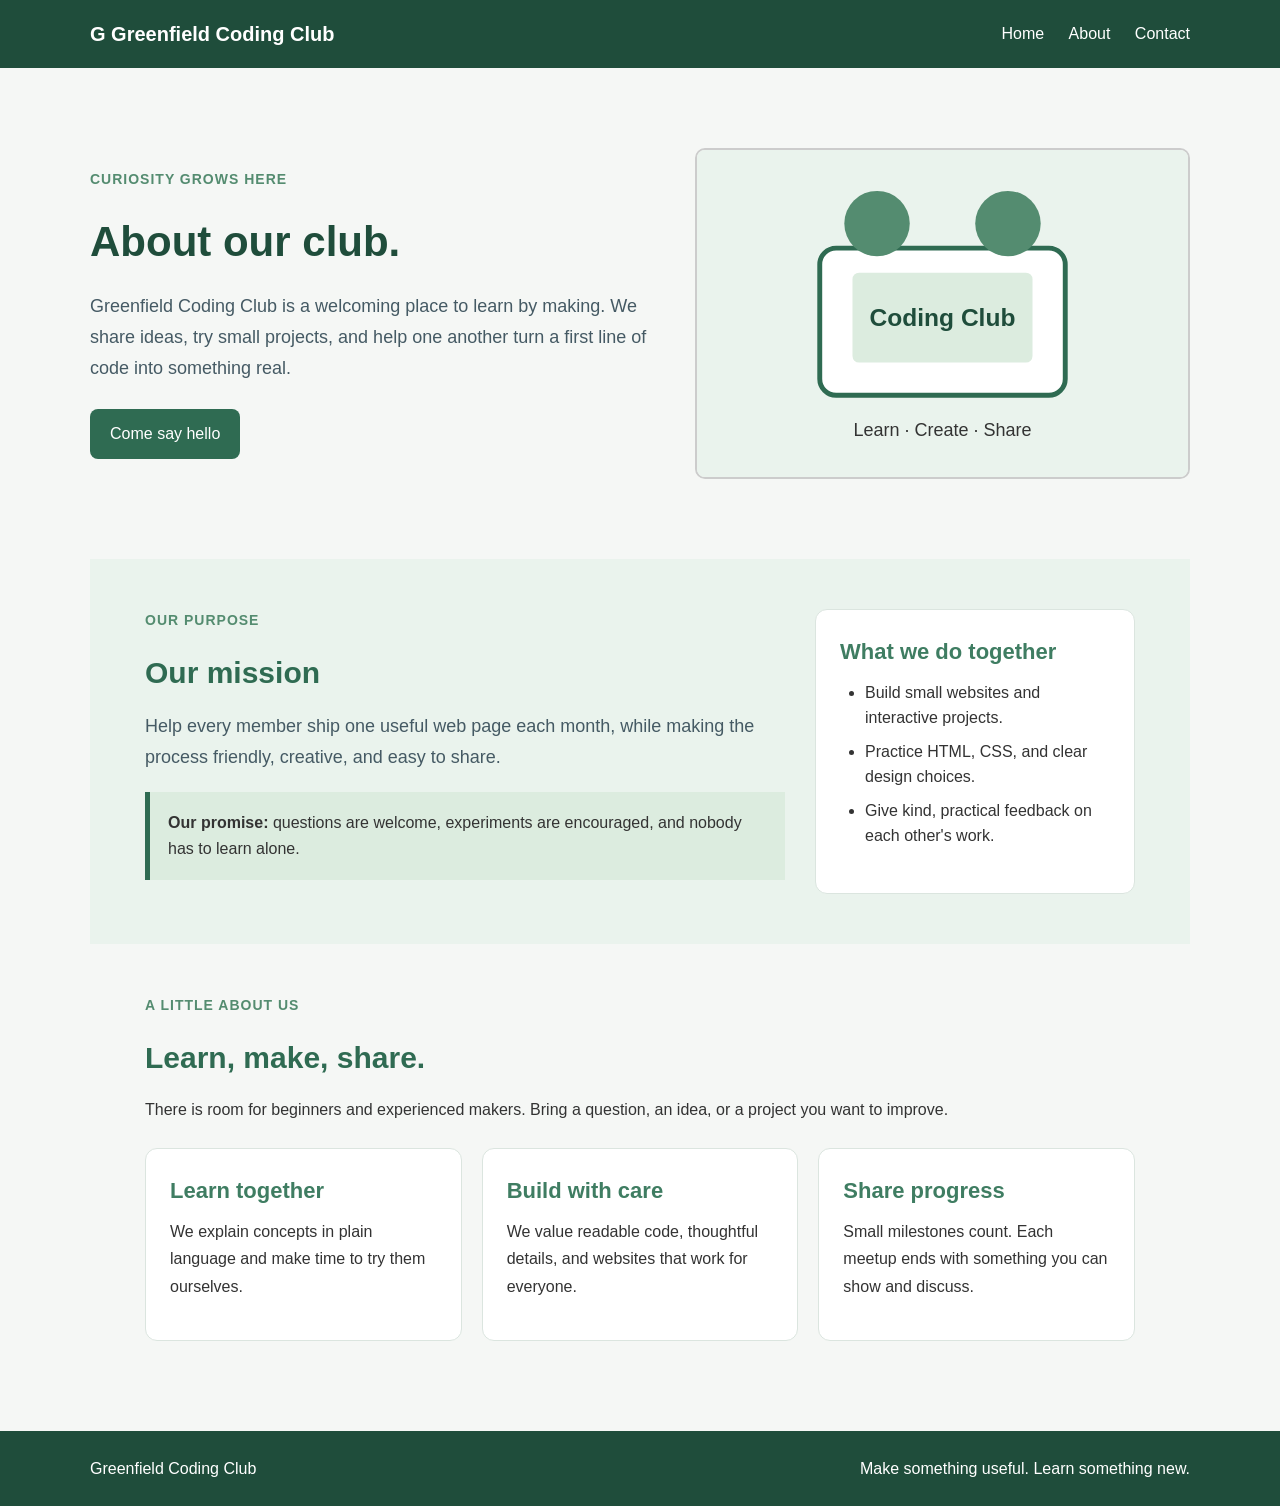
==== project/about.html @ 317ce495 "HW4: Add external CSS and style pages" ====
<!doctype html>
<html lang="en">
<head>
  <meta charset="utf-8">
  <meta name="viewport" content="width=device-width, initial-scale=1">
  <meta name="description" content="Meet the people and purpose behind Greenfield Coding Club.">
  <title>About | Greenfield Coding Club</title>
  <link rel="stylesheet" href="css/style.css">
</head>

<body>

  <header class="site-header">
    <div class="wrap header-inner">
      <a class="brand" href="index.html">
        <span class="brand-mark" aria-hidden="true">G</span>
        Greenfield Coding Club
      </a>

      <nav class="site-nav" aria-label="Main navigation">
        <a href="index.html">Home</a>
        <a href="about.html" aria-current="page">About</a>
        <a href="contact.html">Contact</a>
      </nav>
    </div>
  </header>

  <main class="wrap">

    <section class="hero" aria-labelledby="page-title">

      <div class="hero-copy">

        <p class="eyebrow">Curiosity grows here</p>

        <h1 id="page-title">
          About our <span>club.</span>
        </h1>

        <p class="lead">
          Greenfield Coding Club is a welcoming place to learn by making.
          We share ideas, try small projects, and help one another turn a
          first line of code into something real.
        </p>

        <a class="button" href="contact.html">Come say hello</a>

      </div>

      <img
        class="hero-image"
        src="images/coding-club.svg"
        alt="Students working together on a laptop at a coding club meetup"
      >

    </section>


    <section class="section section-soft">

      <div class="wrap about-layout">

        <div>

          <p class="eyebrow">Our purpose</p>

          <h2>Our mission</h2>

          <p class="lead">
            Help every member ship one useful web page each month,
            while making the process friendly, creative, and easy to share.
          </p>

          <div class="callout">
            <strong>Our promise:</strong>
            questions are welcome, experiments are encouraged,
            and nobody has to learn alone.
          </div>

        </div>


        <div class="card">

          <h3>What we do together</h3>

          <ul>
            <li>Build small websites and interactive projects.</li>
            <li>Practice HTML, CSS, and clear design choices.</li>
            <li>Give kind, practical feedback on each other's work.</li>
          </ul>

        </div>

      </div>

    </section>


    <section class="section wrap">

      <div class="section-intro">

        <p class="eyebrow">A little about us</p>

        <h2>Learn, make, share.</h2>

        <p class="muted">
          There is room for beginners and experienced makers.
          Bring a question, an idea, or a project you want to improve.
        </p>

      </div>


      <div class="card-grid">

        <article class="card">
          <h3>Learn together</h3>
          <p>
            We explain concepts in plain language and make time
            to try them ourselves.
          </p>
        </article>

        <article class="card">
          <h3>Build with care</h3>
          <p>
            We value readable code, thoughtful details,
            and websites that work for everyone.
          </p>
        </article>

        <article class="card">
          <h3>Share progress</h3>
          <p>
            Small milestones count. Each meetup ends with something
            you can show and discuss.
          </p>
        </article>

      </div>

    </section>

  </main>


  <footer class="site-footer">
    <div class="wrap footer-inner">
      <span>Greenfield Coding Club</span>
      <span>Make something useful. Learn something new.</span>
    </div>
  </footer>

</body>
</html>
---- project/css/style.css ----
* {
    margin: 0;
    padding: 0;
    box-sizing: border-box;
}

body {
    background-color: #f5f7f5;
    color: #333333;
    font-family: Arial, sans-serif;
    font-size: 16px;
    line-height: 1.6;
}
h1 {
    color: #1f4d3b;
    font-size: 42px;
    margin-bottom: 16px;
}

h2 {
    color: #2f6b52;
    font-size: 30px;
    margin-bottom: 14px;
}

h3 {
    color: #3f7d62;
    font-size: 22px;
    margin-bottom: 10px;
}
p {
    line-height: 1.7;
    margin-bottom: 16px;
}
img {
    max-width: 100%;
    height: auto;
    border: 2px solid #cccccc;
    border-radius: 10px;
    margin: 20px 0;
}
ul,
ol {
    padding-left: 25px;
    margin-bottom: 20px;
}

li {
    margin-bottom: 8px;
}
.wrap {
    width: 90%;
    max-width: 1100px;
    margin: 0 auto;
}

.site-header {
    background-color: #1f4d3b;
    padding: 18px 0;
}

.header-inner {
    display: flex;
    justify-content: space-between;
    align-items: center;
}

.brand {
    color: white;
    text-decoration: none;
    font-size: 20px;
    font-weight: bold;
}

.site-nav a {
    color: white;
    text-decoration: none;
    margin-left: 20px;
}

.site-nav a:hover {
    text-decoration: underline;
}
.hero {
    display: flex;
    align-items: center;
    gap: 40px;
    padding: 60px 0;
}

.hero-copy {
    flex: 1;
}

.hero-image {
    width: 45%;
}

.eyebrow {
    color: #548c70;
    font-size: 14px;
    font-weight: bold;
    text-transform: uppercase;
    letter-spacing: 1px;
}

.lead {
    font-size: 18px;
    color: #455a64;
}

.button {
    display: inline-block;
    background-color: #2f6b52;
    color: white;
    text-decoration: none;
    padding: 12px 20px;
    border-radius: 8px;
    margin-top: 10px;
}

.button:hover {
    background-color: #1f4d3b;
}
.section {
    padding: 50px 0;
}

.section-soft {
    background-color: #eaf3ed;
}

.section-intro {
    margin-bottom: 25px;
}

.card-grid {
    display: grid;
    grid-template-columns: repeat(3, 1fr);
    gap: 20px;
}

.card {
    background-color: white;
    padding: 24px;
    border: 1px solid #dbe5df;
    border-radius: 12px;
}
.about-layout {
    display: grid;
    grid-template-columns: 2fr 1fr;
    gap: 30px;
}

.callout {
    background-color: #dcecdf;
    padding: 18px;
    border-left: 5px solid #2f6b52;
    margin-top: 20px;
}
.contact-layout {
    display: grid;
    grid-template-columns: 1fr 1fr;
    gap: 30px;
    padding: 50px 0;
}

.contact-card {
    background-color: white;
    padding: 25px;
    border-radius: 12px;
    border: 1px solid #dbe5df;
}

label {
    display: block;
    font-weight: bold;
    margin-top: 14px;
    margin-bottom: 5px;
}

input,
textarea {
    width: 100%;
    padding: 10px;
    border: 1px solid #cccccc;
    border-radius: 6px;
}

textarea {
    min-height: 130px;
}

button {
    margin-top: 15px;
    background-color: #2f6b52;
    color: white;
    border: none;
    padding: 12px 20px;
    border-radius: 8px;
    cursor: pointer;
}
.site-footer {
    background-color: #1f4d3b;
    color: white;
    padding: 25px 0;
    margin-top: 40px;
}

.footer-inner {
    display: flex;
    justify-content: space-between;
}
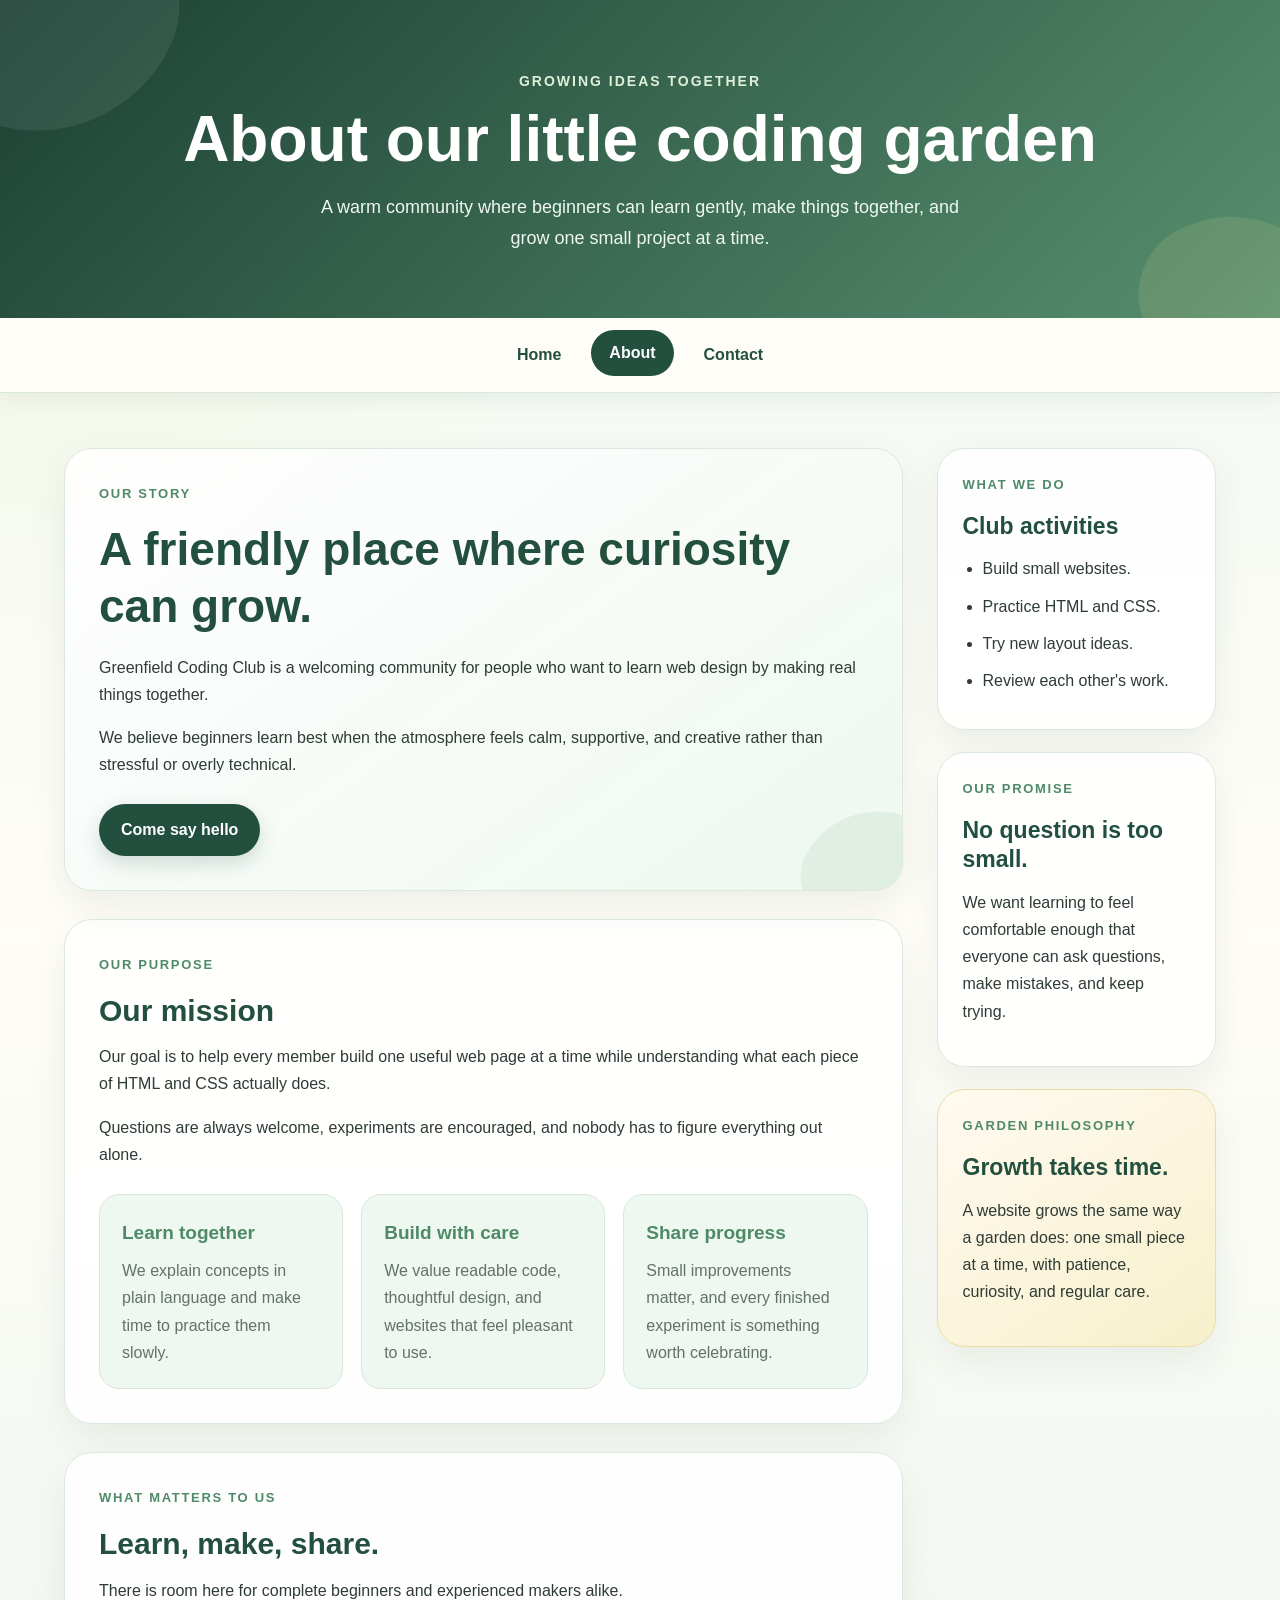
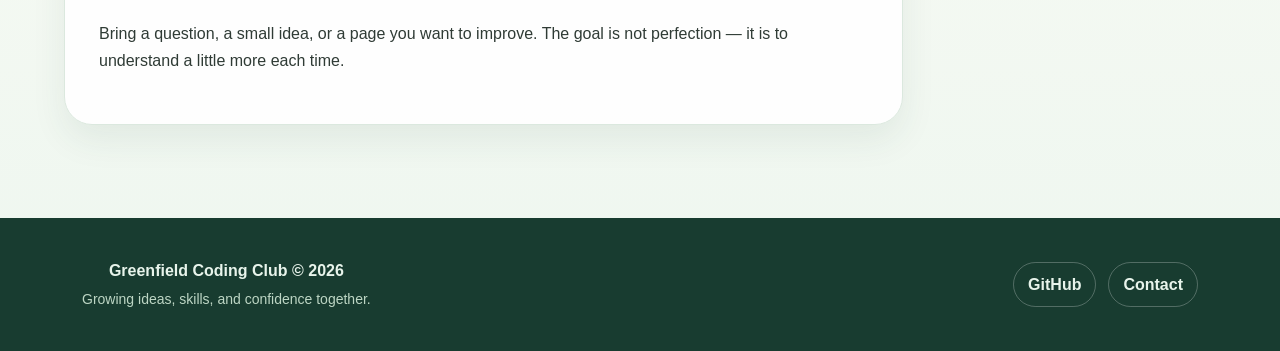
==== commit fbadbbab: "HW5: Add semantic summer garden layout" ====
--- a/project/about.html
+++ b/project/about.html
@@ -1,157 +1,369 @@
 <!doctype html>
 <html lang="en">
+
 <head>
   <meta charset="utf-8">
-  <meta name="viewport" content="width=device-width, initial-scale=1">
-  <meta name="description" content="Meet the people and purpose behind Greenfield Coding Club.">
+
+  <meta
+    name="viewport"
+    content="width=device-width, initial-scale=1"
+  >
+
+  <meta
+    name="description"
+    content="Meet the people, purpose, and friendly spirit behind Greenfield Coding Club."
+  >
+
   <title>About | Greenfield Coding Club</title>
+
   <link rel="stylesheet" href="css/style.css">
 </head>
 
+
 <body>
 
+  <!-- =========================
+       HEADER
+       ========================= -->
+
   <header class="site-header">
-    <div class="wrap header-inner">
-      <a class="brand" href="index.html">
-        <span class="brand-mark" aria-hidden="true">G</span>
-        Greenfield Coding Club
-      </a>
-
-      <nav class="site-nav" aria-label="Main navigation">
-        <a href="index.html">Home</a>
-        <a href="about.html" aria-current="page">About</a>
-        <a href="contact.html">Contact</a>
-      </nav>
+
+    <div class="container">
+
+      <p class="site-tagline">
+        Growing ideas together
+      </p>
+
+      <h1 class="site-title">
+        About our little coding garden
+      </h1>
+
+      <p class="site-subtitle">
+        A warm community where beginners can learn gently,
+        make things together, and grow one small project at a time.
+      </p>
+
     </div>
+
   </header>
 
-  <main class="wrap">
-
-    <section class="hero" aria-labelledby="page-title">
-
-      <div class="hero-copy">
-
-        <p class="eyebrow">Curiosity grows here</p>
-
-        <h1 id="page-title">
-          About our <span>club.</span>
-        </h1>
-
-        <p class="lead">
-          Greenfield Coding Club is a welcoming place to learn by making.
-          We share ideas, try small projects, and help one another turn a
-          first line of code into something real.
+
+  <!-- =========================
+       NAVIGATION
+       ========================= -->
+
+  <nav
+    class="site-nav"
+    aria-label="Main navigation"
+  >
+
+    <div class="container">
+
+      <ul class="nav-list">
+
+        <li>
+          <a href="index.html">
+            Home
+          </a>
+        </li>
+
+        <li>
+          <a
+            class="active"
+            href="about.html"
+            aria-current="page"
+          >
+            About
+          </a>
+        </li>
+
+        <li>
+          <a href="contact.html">
+            Contact
+          </a>
+        </li>
+
+      </ul>
+
+    </div>
+
+  </nav>
+
+
+  <!-- =========================
+       MAIN CONTENT
+       ========================= -->
+
+  <main class="site-main">
+
+    <div class="container page-layout">
+
+
+      <!-- LEFT COLUMN -->
+
+      <section class="main-content">
+
+
+        <!-- INTRO -->
+
+        <section class="hero-card">
+
+          <p class="mini-label">
+            Our story
+          </p>
+
+          <h2>
+            A friendly place where curiosity can grow.
+          </h2>
+
+          <p>
+            Greenfield Coding Club is a welcoming community
+            for people who want to learn web design by making
+            real things together.
+          </p>
+
+          <p>
+            We believe beginners learn best when the atmosphere
+            feels calm, supportive, and creative rather than
+            stressful or overly technical.
+          </p>
+
+          <a
+            class="main-button"
+            href="contact.html"
+          >
+            Come say hello
+          </a>
+
+        </section>
+
+
+        <!-- MISSION -->
+
+        <section class="content-card">
+
+          <p class="mini-label">
+            Our purpose
+          </p>
+
+          <h2>
+            Our mission
+          </h2>
+
+          <p>
+            Our goal is to help every member build one useful
+            web page at a time while understanding what each
+            piece of HTML and CSS actually does.
+          </p>
+
+          <p>
+            Questions are always welcome, experiments are encouraged,
+            and nobody has to figure everything out alone.
+          </p>
+
+
+          <div class="feature-grid">
+
+            <article class="feature-box">
+
+              <h3>
+                Learn together
+              </h3>
+
+              <p>
+                We explain concepts in plain language and make
+                time to practice them slowly.
+              </p>
+
+            </article>
+
+
+            <article class="feature-box">
+
+              <h3>
+                Build with care
+              </h3>
+
+              <p>
+                We value readable code, thoughtful design,
+                and websites that feel pleasant to use.
+              </p>
+
+            </article>
+
+
+            <article class="feature-box">
+
+              <h3>
+                Share progress
+              </h3>
+
+              <p>
+                Small improvements matter, and every finished
+                experiment is something worth celebrating.
+              </p>
+
+            </article>
+
+          </div>
+
+        </section>
+
+
+        <!-- VALUES -->
+
+        <section class="content-card">
+
+          <p class="mini-label">
+            What matters to us
+          </p>
+
+          <h2>
+            Learn, make, share.
+          </h2>
+
+          <p>
+            There is room here for complete beginners and
+            experienced makers alike.
+          </p>
+
+          <p>
+            Bring a question, a small idea, or a page you want
+            to improve. The goal is not perfection — it is to
+            understand a little more each time.
+          </p>
+
+        </section>
+
+      </section>
+
+
+      <!-- RIGHT COLUMN / SIDEBAR -->
+
+      <aside
+        class="sidebar"
+        aria-label="About page sidebar"
+      >
+
+
+        <section class="sidebar-card">
+
+          <p class="mini-label">
+            What we do
+          </p>
+
+          <h2>
+            Club activities
+          </h2>
+
+          <ul class="sidebar-list">
+
+            <li>
+              Build small websites.
+            </li>
+
+            <li>
+              Practice HTML and CSS.
+            </li>
+
+            <li>
+              Try new layout ideas.
+            </li>
+
+            <li>
+              Review each other's work.
+            </li>
+
+          </ul>
+
+        </section>
+
+
+        <section class="sidebar-card">
+
+          <p class="mini-label">
+            Our promise
+          </p>
+
+          <h2>
+            No question is too small.
+          </h2>
+
+          <p>
+            We want learning to feel comfortable enough
+            that everyone can ask questions, make mistakes,
+            and keep trying.
+          </p>
+
+        </section>
+
+
+        <section class="sidebar-card highlight-card">
+
+          <p class="mini-label">
+            Garden philosophy
+          </p>
+
+          <h2>
+            Growth takes time.
+          </h2>
+
+          <p>
+            A website grows the same way a garden does:
+            one small piece at a time, with patience,
+            curiosity, and regular care.
+          </p>
+
+        </section>
+
+      </aside>
+
+    </div>
+
+  </main>
+
+
+  <!-- =========================
+       FOOTER
+       ========================= -->
+
+  <footer class="site-footer">
+
+    <div class="container footer-content">
+
+
+      <div>
+
+        <p class="footer-title">
+          Greenfield Coding Club © 2026
         </p>
 
-        <a class="button" href="contact.html">Come say hello</a>
+        <p>
+          Growing ideas, skills, and confidence together.
+        </p>
 
       </div>
 
-      <img
-        class="hero-image"
-        src="images/coding-club.svg"
-        alt="Students working together on a laptop at a coding club meetup"
-      >
-
-    </section>
-
-
-    <section class="section section-soft">
-
-      <div class="wrap about-layout">
-
-        <div>
-
-          <p class="eyebrow">Our purpose</p>
-
-          <h2>Our mission</h2>
-
-          <p class="lead">
-            Help every member ship one useful web page each month,
-            while making the process friendly, creative, and easy to share.
-          </p>
-
-          <div class="callout">
-            <strong>Our promise:</strong>
-            questions are welcome, experiments are encouraged,
-            and nobody has to learn alone.
-          </div>
-
-        </div>
-
-
-        <div class="card">
-
-          <h3>What we do together</h3>
-
-          <ul>
-            <li>Build small websites and interactive projects.</li>
-            <li>Practice HTML, CSS, and clear design choices.</li>
-            <li>Give kind, practical feedback on each other's work.</li>
-          </ul>
-
-        </div>
+
+      <div class="footer-links">
+
+        <a
+          href="https://github.com/naiu-gud"
+          target="_blank"
+        >
+          GitHub
+        </a>
+
+        <a href="contact.html">
+          Contact
+        </a>
 
       </div>
 
-    </section>
-
-
-    <section class="section wrap">
-
-      <div class="section-intro">
-
-        <p class="eyebrow">A little about us</p>
-
-        <h2>Learn, make, share.</h2>
-
-        <p class="muted">
-          There is room for beginners and experienced makers.
-          Bring a question, an idea, or a project you want to improve.
-        </p>
-
-      </div>
-
-
-      <div class="card-grid">
-
-        <article class="card">
-          <h3>Learn together</h3>
-          <p>
-            We explain concepts in plain language and make time
-            to try them ourselves.
-          </p>
-        </article>
-
-        <article class="card">
-          <h3>Build with care</h3>
-          <p>
-            We value readable code, thoughtful details,
-            and websites that work for everyone.
-          </p>
-        </article>
-
-        <article class="card">
-          <h3>Share progress</h3>
-          <p>
-            Small milestones count. Each meetup ends with something
-            you can show and discuss.
-          </p>
-        </article>
-
-      </div>
-
-    </section>
-
-  </main>
-
-
-  <footer class="site-footer">
-    <div class="wrap footer-inner">
-      <span>Greenfield Coding Club</span>
-      <span>Make something useful. Learn something new.</span>
     </div>
+
   </footer>
 
 </body>
+
 </html>
--- a/project/css/style.css
+++ b/project/css/style.css
@@ -1,213 +1,598 @@
+/* =========================
+   SESSION 05 - SUMMER GARDEN
+   Greenfield Coding Club
+   ========================= */
+
+
+/* ---------- Color system ---------- */
+
+:root {
+    --forest: #234f3f;
+    --deep-green: #183c30;
+    --leaf: #4f8a68;
+    --fresh-green: #75a985;
+    --sage: #dfeee3;
+    --mint: #eef7f0;
+    --cream: #fffdf7;
+    --sun: #f5d98b;
+    --text: #2f3b35;
+    --muted: #637168;
+    --white: #ffffff;
+}
+
+
+/* ---------- Reset ---------- */
+
 * {
     margin: 0;
     padding: 0;
     box-sizing: border-box;
 }
 
+
+/* ---------- Whole page ---------- */
+
 body {
-    background-color: #f5f7f5;
-    color: #333333;
-    font-family: Arial, sans-serif;
+    margin: 0;
+    background:
+        radial-gradient(circle at top left, #f4f8df 0, transparent 28%),
+        linear-gradient(180deg, #eef7f0 0%, #fffdf7 48%, #edf6ef 100%);
+    color: var(--text);
+    font-family: "Segoe UI", Arial, sans-serif;
     font-size: 16px;
-    line-height: 1.6;
-}
-h1 {
-    color: #1f4d3b;
-    font-size: 42px;
-    margin-bottom: 16px;
-}
-
-h2 {
-    color: #2f6b52;
+    line-height: 1.7;
+}
+
+
+/* ---------- Reusable page width ---------- */
+
+.container {
+    width: 90%;
+    max-width: 1180px;
+    margin: 0 auto;
+}
+
+
+/* ---------- Header ---------- */
+
+.site-header {
+    position: relative;
+    overflow: hidden;
+    text-align: center;
+    color: var(--white);
+    background:
+        linear-gradient(
+            135deg,
+            rgba(24, 60, 48, 0.98),
+            rgba(79, 138, 104, 0.95)
+        );
+    padding: 70px 20px 65px;
+}
+
+
+/* Decorative summer circles / leaves */
+
+.site-header::before {
+    content: "";
+    position: absolute;
+    width: 240px;
+    height: 240px;
+    background-color: rgba(255, 255, 255, 0.08);
+    border-radius: 60% 40% 65% 35%;
+    top: -100px;
+    left: -70px;
+    transform: rotate(25deg);
+}
+
+.site-header::after {
+    content: "";
+    position: absolute;
+    width: 190px;
+    height: 190px;
+    background-color: rgba(245, 217, 139, 0.12);
+    border-radius: 40% 60% 35% 65%;
+    right: -55px;
+    bottom: -85px;
+    transform: rotate(-20deg);
+}
+
+.site-header .container {
+    position: relative;
+    z-index: 1;
+}
+
+.site-tagline {
+    margin: 0 0 10px;
+    color: #dff0d8;
+    font-size: 14px;
+    font-weight: 700;
+    letter-spacing: 2px;
+    text-transform: uppercase;
+}
+
+.site-title {
+    margin: 0;
+    color: var(--white);
+    font-size: clamp(38px, 6vw, 64px);
+    line-height: 1.1;
+}
+
+.site-subtitle {
+    max-width: 680px;
+    margin: 18px auto 0;
+    color: #eef8f0;
+    font-size: 18px;
+}
+
+
+/* ---------- Navigation ---------- */
+
+.site-nav {
+    background-color: var(--cream);
+    border-bottom: 1px solid #d8e7dc;
+    box-shadow: 0 5px 20px rgba(35, 79, 63, 0.08);
+}
+
+.nav-list {
+    list-style: none;
+
+    display: flex;
+    justify-content: center;
+    align-items: center;
+
+    gap: 12px;
+
+    padding: 14px 0;
+    margin: 0;
+}
+
+.nav-list a {
+    display: block;
+    color: var(--forest);
+    text-decoration: none;
+    font-weight: 700;
+
+    padding: 9px 18px;
+
+    border-radius: 999px;
+
+    transition:
+        background-color 0.2s ease,
+        color 0.2s ease,
+        transform 0.2s ease;
+}
+
+.nav-list a:hover,
+.nav-list a.active,
+.nav-list a[aria-current="page"] {
+    background-color: var(--forest);
+    color: var(--white);
+    transform: translateY(-2px);
+}
+
+
+/* ---------- Main page ---------- */
+
+.site-main {
+    padding: 55px 0 65px;
+}
+
+
+/*
+   FLEXBOX LAYOUT
+
+   .page-layout is the PARENT.
+   main-content and sidebar are its CHILDREN.
+*/
+
+.page-layout {
+    display: flex;
+    align-items: flex-start;
+
+    gap: 34px;
+}
+
+
+/* Main column = wider */
+
+.main-content {
+    flex: 3;
+}
+
+
+/* Sidebar = narrower */
+
+.sidebar {
+    flex: 1;
+
+    display: flex;
+    flex-direction: column;
+    gap: 22px;
+}
+
+
+/* ---------- General cards ---------- */
+
+.hero-card,
+.content-card,
+.sidebar-card {
+    background-color: rgba(255, 255, 255, 0.9);
+
+    border: 1px solid #dbe8de;
+    border-radius: 28px;
+
+    box-shadow:
+        0 15px 35px rgba(35, 79, 63, 0.08);
+
+    padding: 34px;
+}
+
+
+/* ---------- Hero content ---------- */
+
+.hero-card {
+    position: relative;
+    overflow: hidden;
+
+    margin-bottom: 28px;
+
+    background:
+        linear-gradient(
+            145deg,
+            rgba(255, 255, 255, 0.97),
+            rgba(238, 247, 240, 0.95)
+        );
+}
+
+.hero-card::after {
+    content: "";
+    position: absolute;
+
+    width: 130px;
+    height: 130px;
+
+    right: -35px;
+    bottom: -45px;
+
+    background-color: rgba(117, 169, 133, 0.13);
+
+    border-radius: 70% 30% 60% 40%;
+    transform: rotate(30deg);
+}
+
+.mini-label {
+    margin: 0 0 8px;
+
+    color: var(--leaf);
+
+    font-size: 13px;
+    font-weight: 800;
+
+    letter-spacing: 1.7px;
+    text-transform: uppercase;
+}
+
+.hero-card h2,
+.content-card h2,
+.sidebar-card h2 {
+    color: var(--forest);
+
+    line-height: 1.25;
+}
+
+.hero-card h2 {
+    max-width: 700px;
+
+    margin-bottom: 18px;
+
+    font-size: clamp(30px, 4vw, 46px);
+}
+
+.hero-card p,
+.content-card p,
+.sidebar-card p {
+    margin: 0 0 16px;
+}
+
+
+/* ---------- Main button ---------- */
+
+.main-button {
+    display: inline-block;
+
+    margin-top: 10px;
+
+    padding: 12px 22px;
+
+    background-color: var(--forest);
+    color: var(--white);
+
+    text-decoration: none;
+    font-weight: 700;
+
+    border-radius: 999px;
+
+    box-shadow:
+        0 8px 20px rgba(35, 79, 63, 0.18);
+
+    transition:
+        transform 0.2s ease,
+        background-color 0.2s ease;
+}
+
+.main-button:hover {
+    background-color: var(--leaf);
+    transform: translateY(-2px);
+}
+
+
+/* ---------- Content sections ---------- */
+
+.content-card {
+    margin-bottom: 28px;
+}
+
+.content-card h2 {
+    margin-bottom: 14px;
     font-size: 30px;
-    margin-bottom: 14px;
-}
-
-h3 {
-    color: #3f7d62;
-    font-size: 22px;
+}
+
+
+/* ---------- Feature cards ---------- */
+
+.feature-grid {
+    display: flex;
+
+    gap: 18px;
+
+    margin-top: 26px;
+}
+
+.feature-box {
+    flex: 1;
+
+    padding: 22px;
+
+    background-color: var(--mint);
+
+    border: 1px solid #d7e8db;
+    border-radius: 20px;
+}
+
+.feature-box h3 {
+    margin-bottom: 8px;
+
+    color: var(--leaf);
+
+    font-size: 19px;
+}
+
+.feature-box p {
+    margin: 0;
+
+    color: var(--muted);
+}
+
+
+/* ---------- Sidebar ---------- */
+
+.sidebar-card {
+    padding: 25px;
+}
+
+.sidebar-card h2 {
+    margin-bottom: 15px;
+
+    font-size: 23px;
+}
+
+.sidebar-list {
+    margin: 0;
+    padding-left: 20px;
+}
+
+.sidebar-list li {
     margin-bottom: 10px;
 }
-p {
-    line-height: 1.7;
-    margin-bottom: 16px;
-}
-img {
-    max-width: 100%;
-    height: auto;
-    border: 2px solid #cccccc;
-    border-radius: 10px;
-    margin: 20px 0;
-}
-ul,
-ol {
-    padding-left: 25px;
+
+.sidebar-list a {
+    color: var(--forest);
+    font-weight: 700;
+    text-decoration: none;
+}
+
+.sidebar-list a:hover {
+    color: var(--leaf);
+    text-decoration: underline;
+}
+
+
+/* Special sunny sidebar */
+
+.highlight-card {
+    background:
+        linear-gradient(
+            145deg,
+            #fffaf0,
+            #f7f0cc
+        );
+
+    border-color: #eadca3;
+}
+
+/* ---------- Contact form ---------- */
+
+.contact-form {
+    margin-top: 24px;
+}
+
+.form-group {
     margin-bottom: 20px;
 }
 
-li {
-    margin-bottom: 8px;
-}
-.wrap {
-    width: 90%;
-    max-width: 1100px;
-    margin: 0 auto;
-}
-
-.site-header {
-    background-color: #1f4d3b;
-    padding: 18px 0;
-}
-
-.header-inner {
+.form-group label {
+    display: block;
+    margin-bottom: 7px;
+
+    color: var(--forest);
+
+    font-weight: 700;
+}
+
+.form-group input,
+.form-group textarea {
+    width: 100%;
+
+    padding: 13px 15px;
+
+    border: 1px solid #cddfd2;
+    border-radius: 14px;
+
+    background-color: #fbfefb;
+
+    color: var(--text);
+
+    font: inherit;
+
+    outline: none;
+}
+
+.form-group input:focus,
+.form-group textarea:focus {
+    border-color: var(--leaf);
+
+    box-shadow:
+        0 0 0 3px rgba(79, 138, 104, 0.12);
+}
+
+.form-group textarea {
+    min-height: 150px;
+
+    resize: vertical;
+}
+
+.form-button {
+    border: none;
+
+    padding: 12px 22px;
+
+    background-color: var(--forest);
+    color: var(--white);
+
+    font: inherit;
+    font-weight: 700;
+
+    border-radius: 999px;
+
+    cursor: pointer;
+
+    box-shadow:
+        0 8px 20px rgba(35, 79, 63, 0.18);
+}
+
+.form-button:hover {
+    background-color: var(--leaf);
+}
+/* ---------- Footer ---------- */
+
+.site-footer {
+    background-color: var(--deep-green);
+    color: #e8f4eb;
+
+    text-align: center;
+
+    padding: 35px 20px;
+}
+
+.site-footer p {
+    margin: 4px 0;
+}
+
+.site-footer p:last-child {
+    color: #bdd6c4;
+    font-size: 14px;
+}
+
+.footer-content {
     display: flex;
     justify-content: space-between;
     align-items: center;
-}
-
-.brand {
-    color: white;
+    gap: 25px;
+}
+
+.footer-title {
+    font-weight: 700;
+}
+
+.footer-links {
+    display: flex;
+    gap: 12px;
+}
+
+.footer-links a {
+    color: #e8f4eb;
     text-decoration: none;
-    font-size: 20px;
-    font-weight: bold;
-}
-
-.site-nav a {
-    color: white;
-    text-decoration: none;
-    margin-left: 20px;
-}
-
-.site-nav a:hover {
-    text-decoration: underline;
-}
-.hero {
-    display: flex;
-    align-items: center;
-    gap: 40px;
-    padding: 60px 0;
-}
-
-.hero-copy {
-    flex: 1;
-}
-
-.hero-image {
-    width: 45%;
-}
-
-.eyebrow {
-    color: #548c70;
-    font-size: 14px;
-    font-weight: bold;
-    text-transform: uppercase;
-    letter-spacing: 1px;
-}
-
-.lead {
-    font-size: 18px;
-    color: #455a64;
-}
-
-.button {
-    display: inline-block;
-    background-color: #2f6b52;
-    color: white;
-    text-decoration: none;
-    padding: 12px 20px;
-    border-radius: 8px;
-    margin-top: 10px;
-}
-
-.button:hover {
-    background-color: #1f4d3b;
-}
-.section {
-    padding: 50px 0;
-}
-
-.section-soft {
-    background-color: #eaf3ed;
-}
-
-.section-intro {
-    margin-bottom: 25px;
-}
-
-.card-grid {
-    display: grid;
-    grid-template-columns: repeat(3, 1fr);
-    gap: 20px;
-}
-
-.card {
-    background-color: white;
-    padding: 24px;
-    border: 1px solid #dbe5df;
-    border-radius: 12px;
-}
-.about-layout {
-    display: grid;
-    grid-template-columns: 2fr 1fr;
-    gap: 30px;
-}
-
-.callout {
-    background-color: #dcecdf;
-    padding: 18px;
-    border-left: 5px solid #2f6b52;
-    margin-top: 20px;
-}
-.contact-layout {
-    display: grid;
-    grid-template-columns: 1fr 1fr;
-    gap: 30px;
-    padding: 50px 0;
-}
-
-.contact-card {
-    background-color: white;
-    padding: 25px;
-    border-radius: 12px;
-    border: 1px solid #dbe5df;
-}
-
-label {
-    display: block;
-    font-weight: bold;
-    margin-top: 14px;
-    margin-bottom: 5px;
-}
-
-input,
-textarea {
-    width: 100%;
-    padding: 10px;
-    border: 1px solid #cccccc;
-    border-radius: 6px;
-}
-
-textarea {
-    min-height: 130px;
-}
-
-button {
-    margin-top: 15px;
-    background-color: #2f6b52;
-    color: white;
-    border: none;
-    padding: 12px 20px;
-    border-radius: 8px;
-    cursor: pointer;
-}
-.site-footer {
-    background-color: #1f4d3b;
-    color: white;
-    padding: 25px 0;
-    margin-top: 40px;
-}
-
-.footer-inner {
-    display: flex;
-    justify-content: space-between;
-}+    font-weight: 700;
+    padding: 8px 14px;
+    border: 1px solid rgba(255, 255, 255, 0.25);
+    border-radius: 999px;
+}
+
+.footer-links a:hover {
+    background-color: #e8f4eb;
+    color: #183c30;
+}
+
+/* ---------- Responsive layout ---------- */
+
+@media (max-width: 850px) {
+
+    .page-layout {
+        flex-direction: column;
+    }
+
+    .main-content,
+    .sidebar {
+        width: 100%;
+    }
+
+    .sidebar {
+        flex-direction: row;
+        flex-wrap: wrap;
+    }
+
+    .sidebar-card {
+        flex: 1 1 250px;
+    }
+
+    .feature-grid {
+        flex-direction: column;
+    }
+}
+
+
+@media (max-width: 600px) {
+
+    .site-header {
+        padding: 55px 18px;
+    }
+
+    .nav-list {
+        flex-wrap: wrap;
+    }
+
+    .hero-card,
+    .content-card,
+    .sidebar-card {
+        padding: 24px;
+        border-radius: 22px;
+    }
+
+    .site-main {
+        padding-top: 35px;
+    }
+    .footer-content {
+    flex-direction: column;
+    text-align: center;
+}
+}
